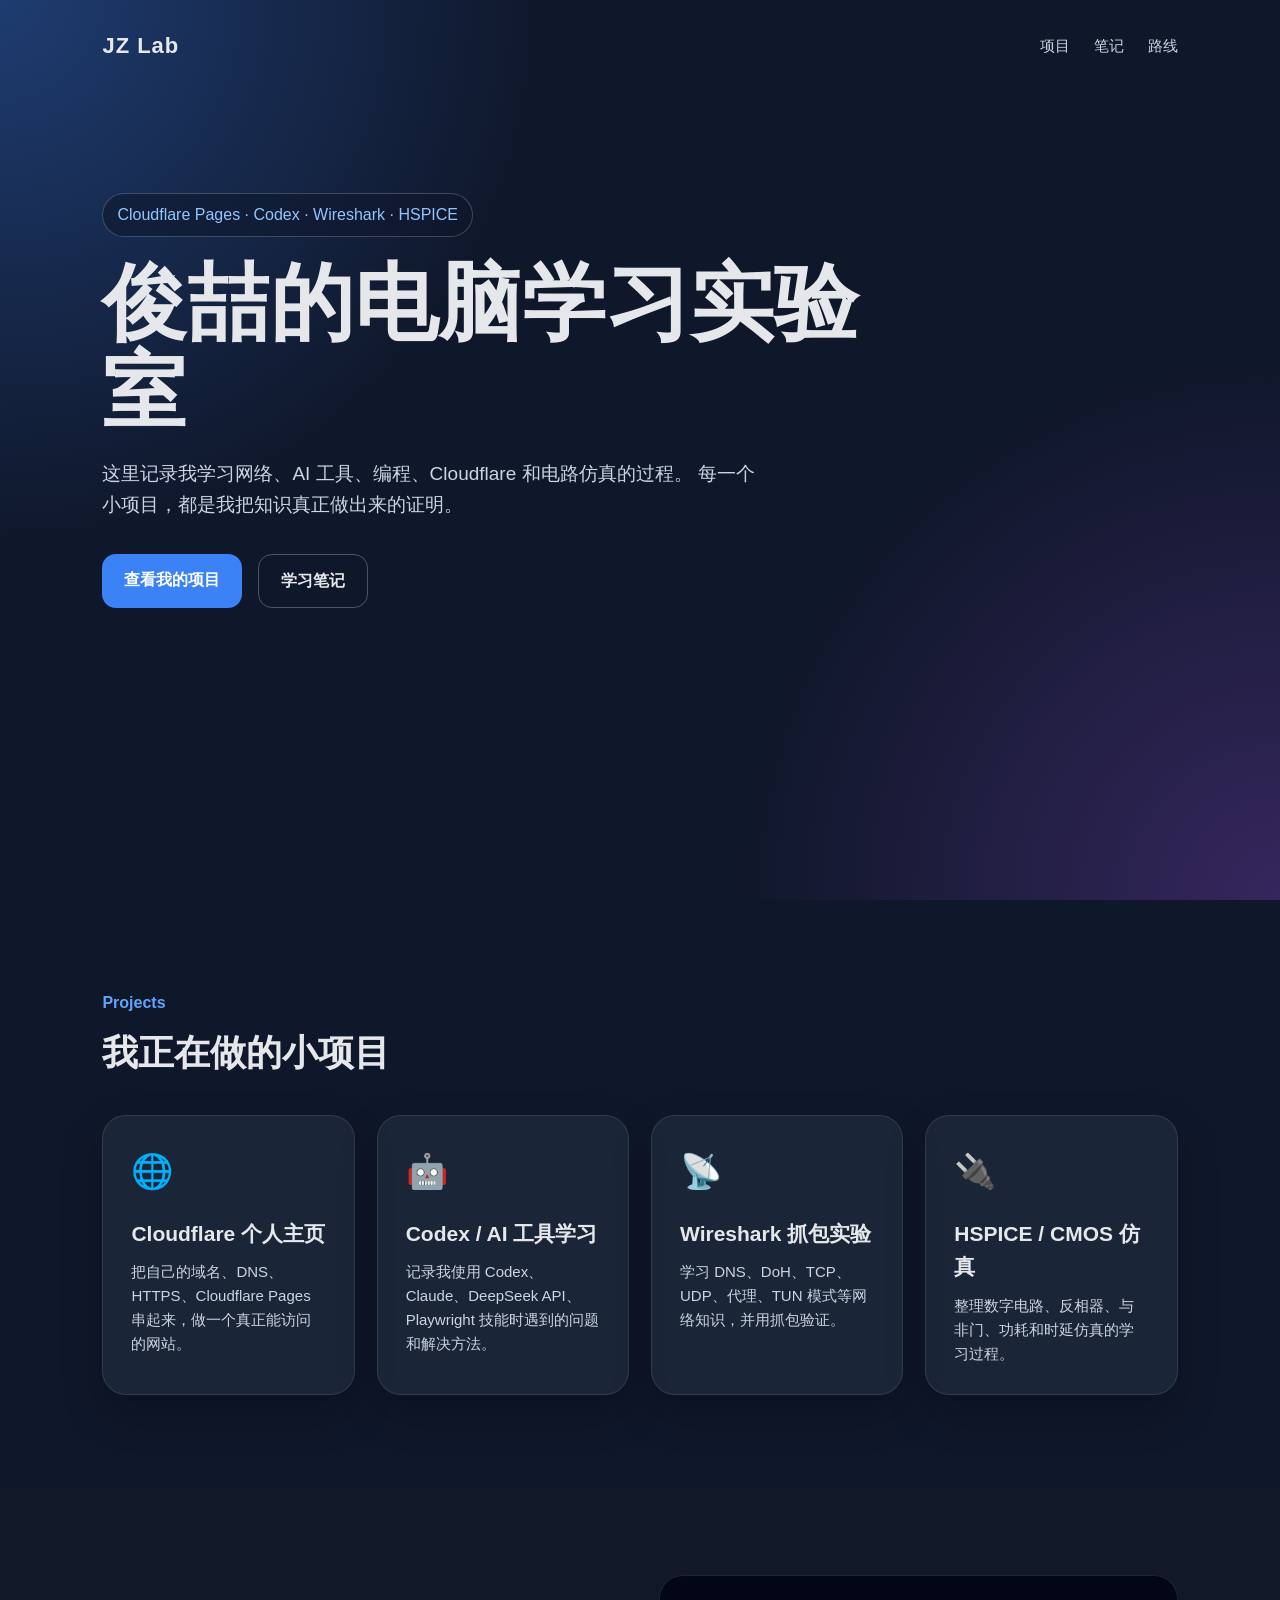
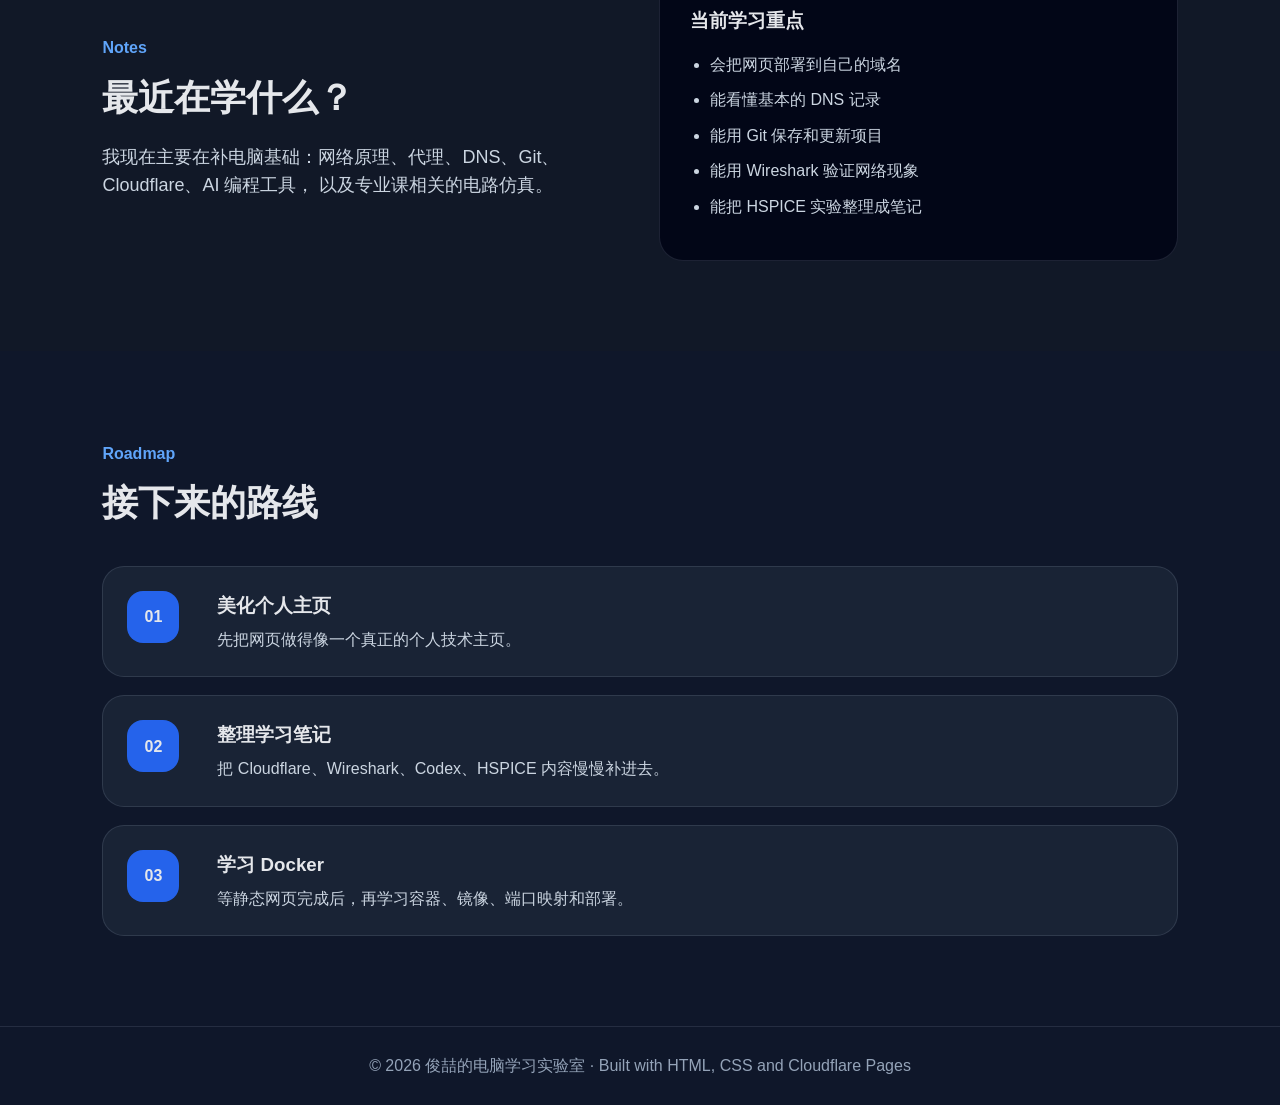
==== index.html @ 4d36fdd0 "first commit" ====
<!DOCTYPE html>
<html lang="zh-CN">
<head>
  <meta charset="UTF-8" />
  <meta name="viewport" content="width=device-width, initial-scale=1.0" />
  <title>俊喆的电脑学习实验室</title>
  <link rel="stylesheet" href="style.css" />
</head>
<body>
  <header class="hero">
    <nav class="navbar">
      <div class="logo">JZ Lab</div>
      <div class="nav-links">
        <a href="#projects">项目</a>
        <a href="#notes">笔记</a>
        <a href="#timeline">路线</a>
      </div>
    </nav>

    <section class="hero-content">
      <p class="tag">Cloudflare Pages · Codex · Wireshark · HSPICE</p>
      <h1>俊喆的电脑学习实验室</h1>
      <p class="desc">
        这里记录我学习网络、AI 工具、编程、Cloudflare 和电路仿真的过程。
        每一个小项目，都是我把知识真正做出来的证明。
      </p>

      <div class="hero-buttons">
        <a class="btn primary" href="#projects">查看我的项目</a>
        <a class="btn secondary" href="#notes">学习笔记</a>
      </div>
    </section>
  </header>

  <main>
    <section class="section" id="projects">
      <div class="section-title">
        <p>Projects</p>
        <h2>我正在做的小项目</h2>
      </div>

      <div class="cards">
        <article class="card">
          <span class="icon">🌐</span>
          <h3>Cloudflare 个人主页</h3>
          <p>把自己的域名、DNS、HTTPS、Cloudflare Pages 串起来，做一个真正能访问的网站。</p>
        </article>

        <article class="card">
          <span class="icon">🤖</span>
          <h3>Codex / AI 工具学习</h3>
          <p>记录我使用 Codex、Claude、DeepSeek API、Playwright 技能时遇到的问题和解决方法。</p>
        </article>

        <article class="card">
          <span class="icon">📡</span>
          <h3>Wireshark 抓包实验</h3>
          <p>学习 DNS、DoH、TCP、UDP、代理、TUN 模式等网络知识，并用抓包验证。</p>
        </article>

        <article class="card">
          <span class="icon">🔌</span>
          <h3>HSPICE / CMOS 仿真</h3>
          <p>整理数字电路、反相器、与非门、功耗和时延仿真的学习过程。</p>
        </article>
      </div>
    </section>

    <section class="section split" id="notes">
      <div>
        <p class="mini-title">Notes</p>
        <h2>最近在学什么？</h2>
        <p class="text">
          我现在主要在补电脑基础：网络原理、代理、DNS、Git、Cloudflare、AI 编程工具，
          以及专业课相关的电路仿真。
        </p>
      </div>

      <div class="note-box">
        <h3>当前学习重点</h3>
        <ul>
          <li>会把网页部署到自己的域名</li>
          <li>能看懂基本的 DNS 记录</li>
          <li>能用 Git 保存和更新项目</li>
          <li>能用 Wireshark 验证网络现象</li>
          <li>能把 HSPICE 实验整理成笔记</li>
        </ul>
      </div>
    </section>

    <section class="section" id="timeline">
      <div class="section-title">
        <p>Roadmap</p>
        <h2>接下来的路线</h2>
      </div>

      <div class="timeline">
        <div class="timeline-item">
          <span>01</span>
          <div>
            <h3>美化个人主页</h3>
            <p>先把网页做得像一个真正的个人技术主页。</p>
          </div>
        </div>

        <div class="timeline-item">
          <span>02</span>
          <div>
            <h3>整理学习笔记</h3>
            <p>把 Cloudflare、Wireshark、Codex、HSPICE 内容慢慢补进去。</p>
          </div>
        </div>

        <div class="timeline-item">
          <span>03</span>
          <div>
            <h3>学习 Docker</h3>
            <p>等静态网页完成后，再学习容器、镜像、端口映射和部署。</p>
          </div>
        </div>
      </div>
    </section>
  </main>

  <footer>
    <p>© <span id="year"></span> 俊喆的电脑学习实验室 · Built with HTML, CSS and Cloudflare Pages</p>
  </footer>

  <script src="script.js"></script>
</body>
</html>
---- style.css ----
* {
  margin: 0;
  padding: 0;
  box-sizing: border-box;
}

html {
  scroll-behavior: smooth;
}

body {
  font-family: -apple-system, BlinkMacSystemFont, "Segoe UI", "Microsoft YaHei", sans-serif;
  background: #0f172a;
  color: #e5e7eb;
  line-height: 1.6;
}

a {
  color: inherit;
  text-decoration: none;
}

.hero {
  min-height: 100vh;
  padding: 28px 8%;
  background:
    radial-gradient(circle at top left, rgba(59, 130, 246, 0.35), transparent 35%),
    radial-gradient(circle at bottom right, rgba(168, 85, 247, 0.25), transparent 35%),
    #0f172a;
}

.navbar {
  display: flex;
  justify-content: space-between;
  align-items: center;
  margin-bottom: 130px;
}

.logo {
  font-size: 22px;
  font-weight: 800;
  letter-spacing: 1px;
}

.nav-links {
  display: flex;
  gap: 24px;
  font-size: 15px;
  color: #cbd5e1;
}

.nav-links a:hover {
  color: #ffffff;
}

.hero-content {
  max-width: 760px;
}

.tag {
  display: inline-block;
  padding: 8px 14px;
  margin-bottom: 22px;
  border: 1px solid rgba(148, 163, 184, 0.35);
  border-radius: 999px;
  color: #93c5fd;
  background: rgba(15, 23, 42, 0.55);
}

h1 {
  font-size: clamp(42px, 8vw, 84px);
  line-height: 1.05;
  margin-bottom: 24px;
}

.desc {
  max-width: 660px;
  font-size: 19px;
  color: #cbd5e1;
  margin-bottom: 34px;
}

.hero-buttons {
  display: flex;
  flex-wrap: wrap;
  gap: 16px;
}

.btn {
  padding: 13px 22px;
  border-radius: 14px;
  font-weight: 700;
  transition: 0.2s;
}

.btn:hover {
  transform: translateY(-3px);
}

.primary {
  background: #3b82f6;
  color: white;
}

.secondary {
  border: 1px solid rgba(148, 163, 184, 0.45);
  color: #e5e7eb;
}

.section {
  padding: 90px 8%;
}

.section-title {
  margin-bottom: 34px;
}

.section-title p,
.mini-title {
  color: #60a5fa;
  font-weight: 700;
  margin-bottom: 8px;
}

.section-title h2,
.split h2 {
  font-size: 36px;
}

.cards {
  display: grid;
  grid-template-columns: repeat(4, 1fr);
  gap: 22px;
}

.card {
  padding: 28px;
  border-radius: 24px;
  background: rgba(30, 41, 59, 0.78);
  border: 1px solid rgba(148, 163, 184, 0.18);
  box-shadow: 0 18px 40px rgba(0, 0, 0, 0.22);
  transition: 0.25s;
}

.card:hover {
  transform: translateY(-8px);
  border-color: rgba(96, 165, 250, 0.7);
}

.icon {
  font-size: 34px;
}

.card h3 {
  margin: 18px 0 10px;
  font-size: 21px;
}

.card p {
  color: #cbd5e1;
  font-size: 15px;
}

.split {
  display: grid;
  grid-template-columns: 1fr 1fr;
  gap: 38px;
  align-items: center;
  background: #111827;
}

.text {
  color: #cbd5e1;
  font-size: 18px;
  margin-top: 16px;
}

.note-box {
  padding: 30px;
  border-radius: 24px;
  background: #020617;
  border: 1px solid rgba(148, 163, 184, 0.18);
}

.note-box h3 {
  margin-bottom: 16px;
}

.note-box ul {
  padding-left: 20px;
  color: #cbd5e1;
}

.note-box li {
  margin-bottom: 10px;
}

.timeline {
  display: grid;
  gap: 18px;
}

.timeline-item {
  display: grid;
  grid-template-columns: 70px 1fr;
  gap: 20px;
  padding: 24px;
  border-radius: 22px;
  background: rgba(30, 41, 59, 0.72);
  border: 1px solid rgba(148, 163, 184, 0.18);
}

.timeline-item span {
  width: 52px;
  height: 52px;
  display: grid;
  place-items: center;
  border-radius: 16px;
  background: #2563eb;
  font-weight: 800;
}

.timeline-item h3 {
  margin-bottom: 6px;
}

.timeline-item p {
  color: #cbd5e1;
}

footer {
  padding: 26px 8%;
  text-align: center;
  color: #94a3b8;
  border-top: 1px solid rgba(148, 163, 184, 0.16);
}

@media (max-width: 1000px) {
  .cards {
    grid-template-columns: repeat(2, 1fr);
  }

  .split {
    grid-template-columns: 1fr;
  }
}

@media (max-width: 640px) {
  .navbar {
    margin-bottom: 90px;
  }

  .nav-links {
    display: none;
  }

  .cards {
    grid-template-columns: 1fr;
  }

  .section {
    padding: 70px 6%;
  }

  .timeline-item {
    grid-template-columns: 1fr;
  }
}
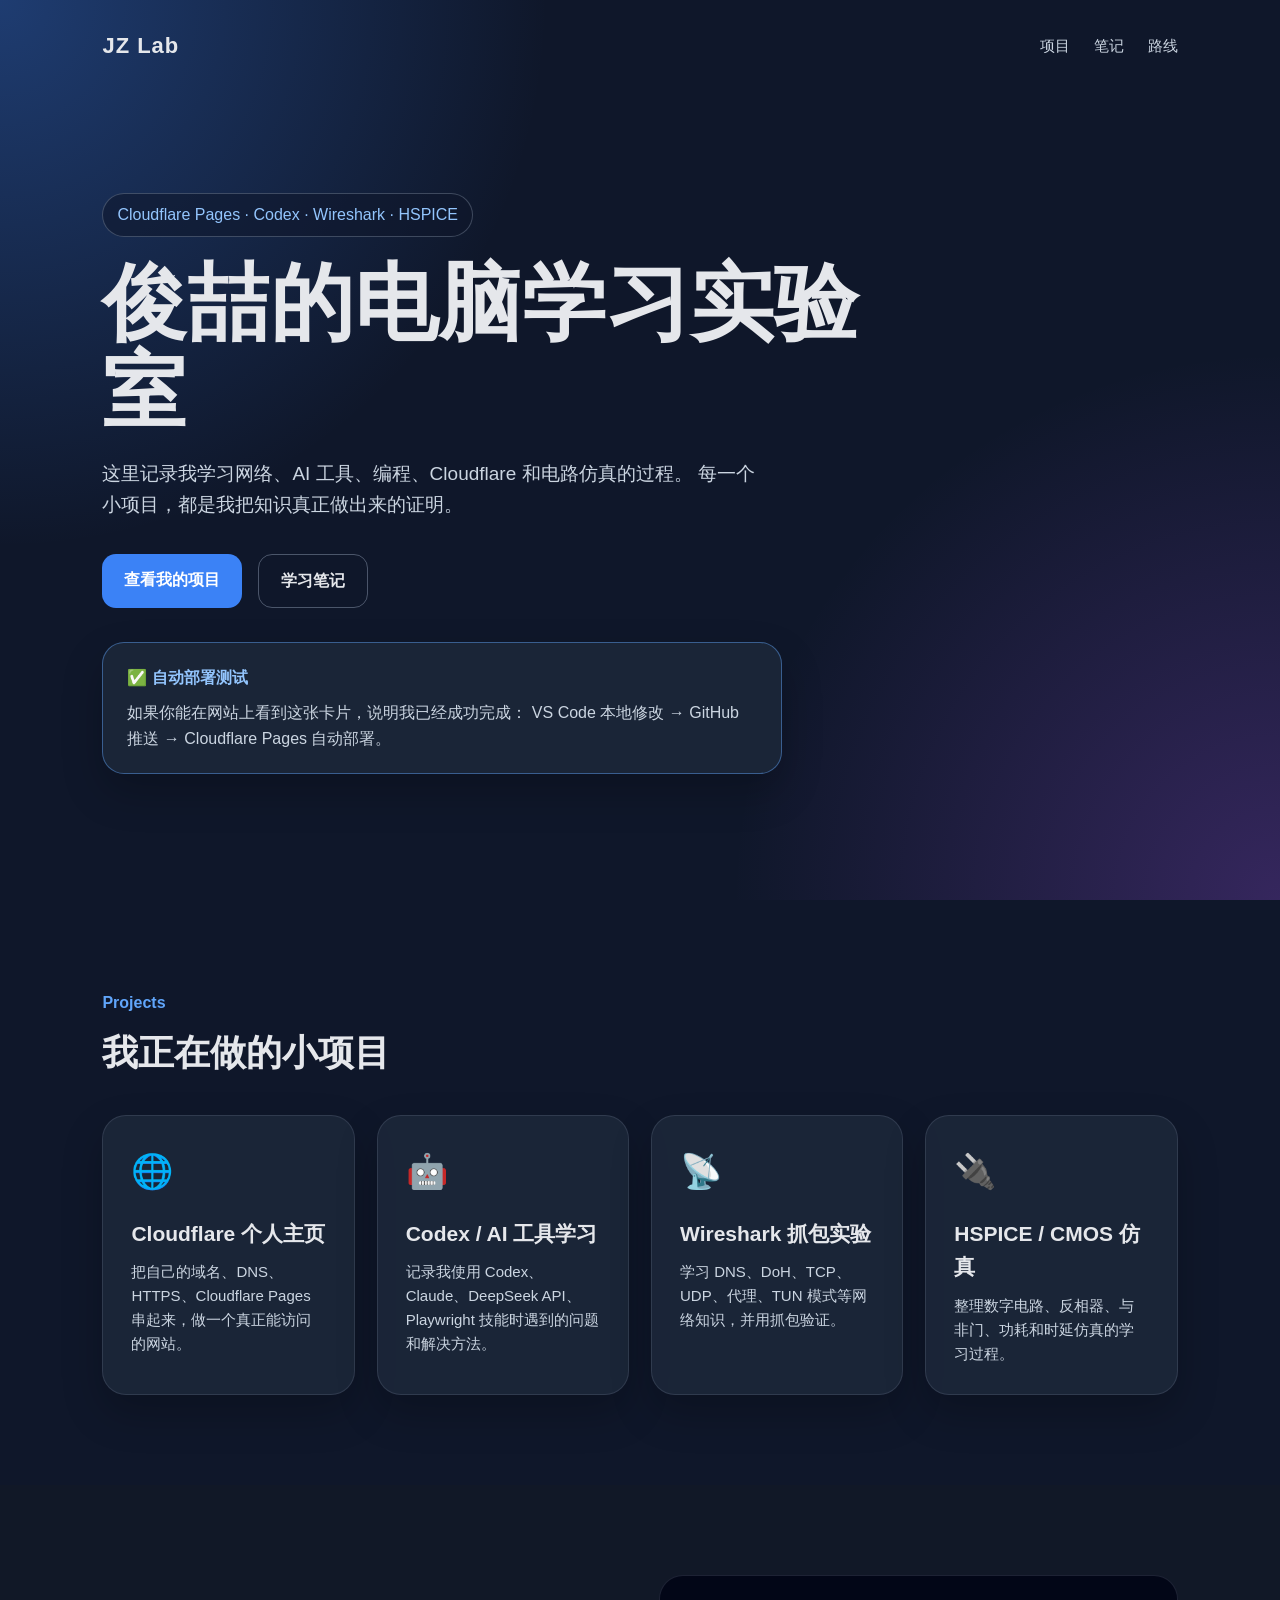
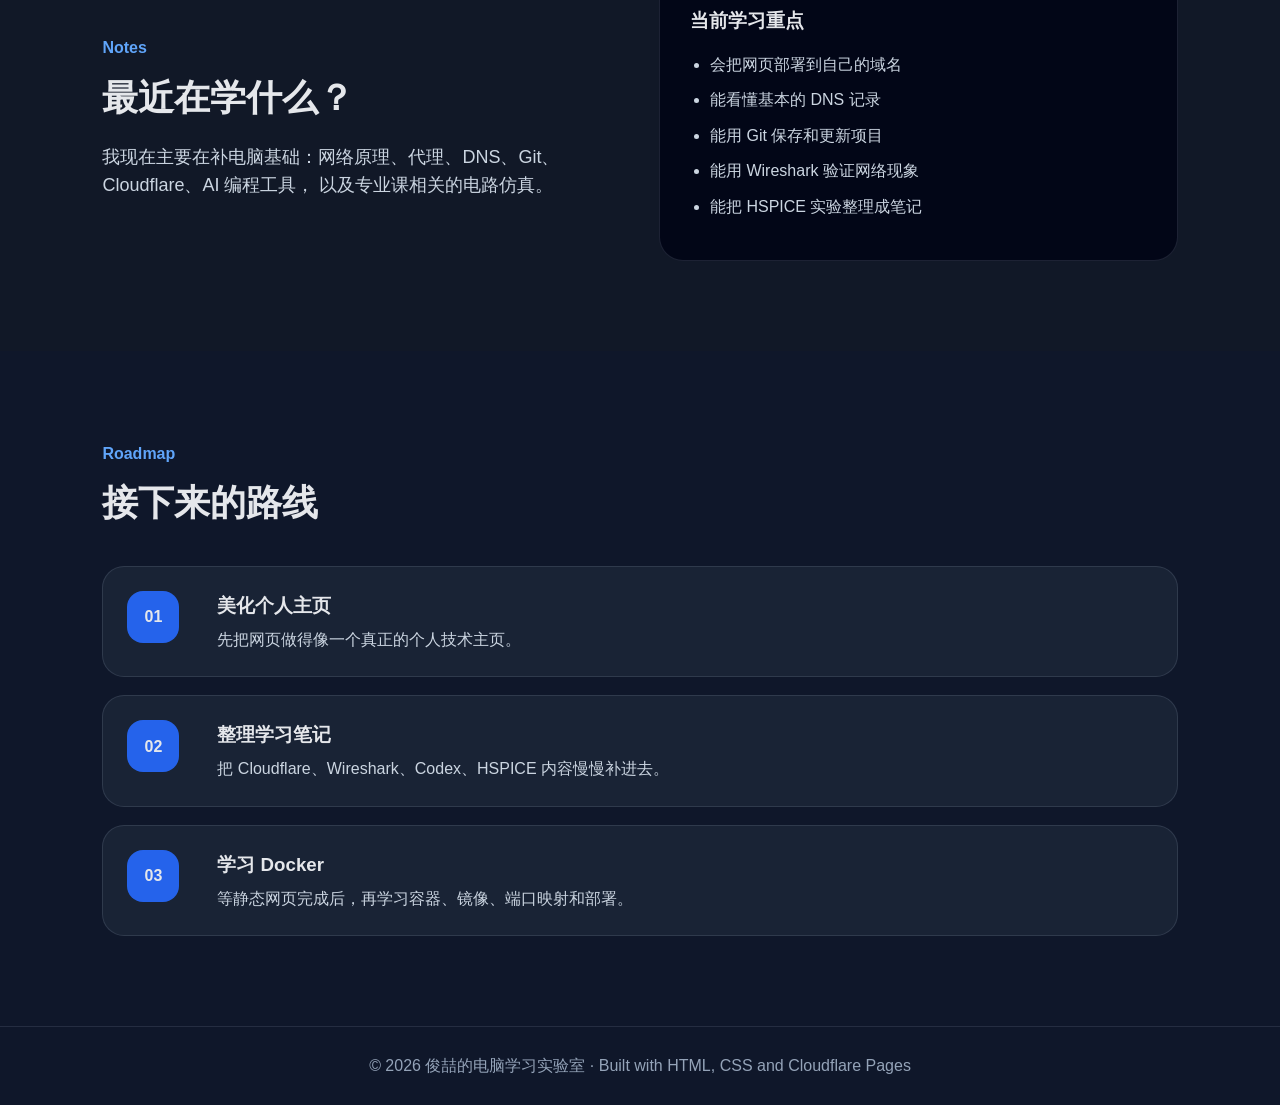
==== commit 92850c28: "3" ====
--- a/index.html
+++ b/index.html
@@ -29,6 +29,13 @@
         <a class="btn primary" href="#projects">查看我的项目</a>
         <a class="btn secondary" href="#notes">学习笔记</a>
       </div>
+      <div class="deploy-test">
+  <span>✅ 自动部署测试</span>
+  <p>
+    如果你能在网站上看到这张卡片，说明我已经成功完成：
+    VS Code 本地修改 → GitHub 推送 → Cloudflare Pages 自动部署。
+  </p>
+</div>
     </section>
   </header>
 
--- a/style.css
+++ b/style.css
@@ -85,6 +85,27 @@
   flex-wrap: wrap;
   gap: 16px;
 }
+.deploy-test {
+  margin-top: 34px;
+  padding: 22px 24px;
+  max-width: 680px;
+  border-radius: 22px;
+  background: rgba(30, 41, 59, 0.78);
+  border: 1px solid rgba(96, 165, 250, 0.45);
+  box-shadow: 0 18px 40px rgba(0, 0, 0, 0.22);
+}
+
+.deploy-test span {
+  display: inline-block;
+  margin-bottom: 10px;
+  color: #93c5fd;
+  font-weight: 800;
+}
+
+.deploy-test p {
+  color: #cbd5e1;
+  font-size: 16px;
+}
 
 .btn {
   padding: 13px 22px;
